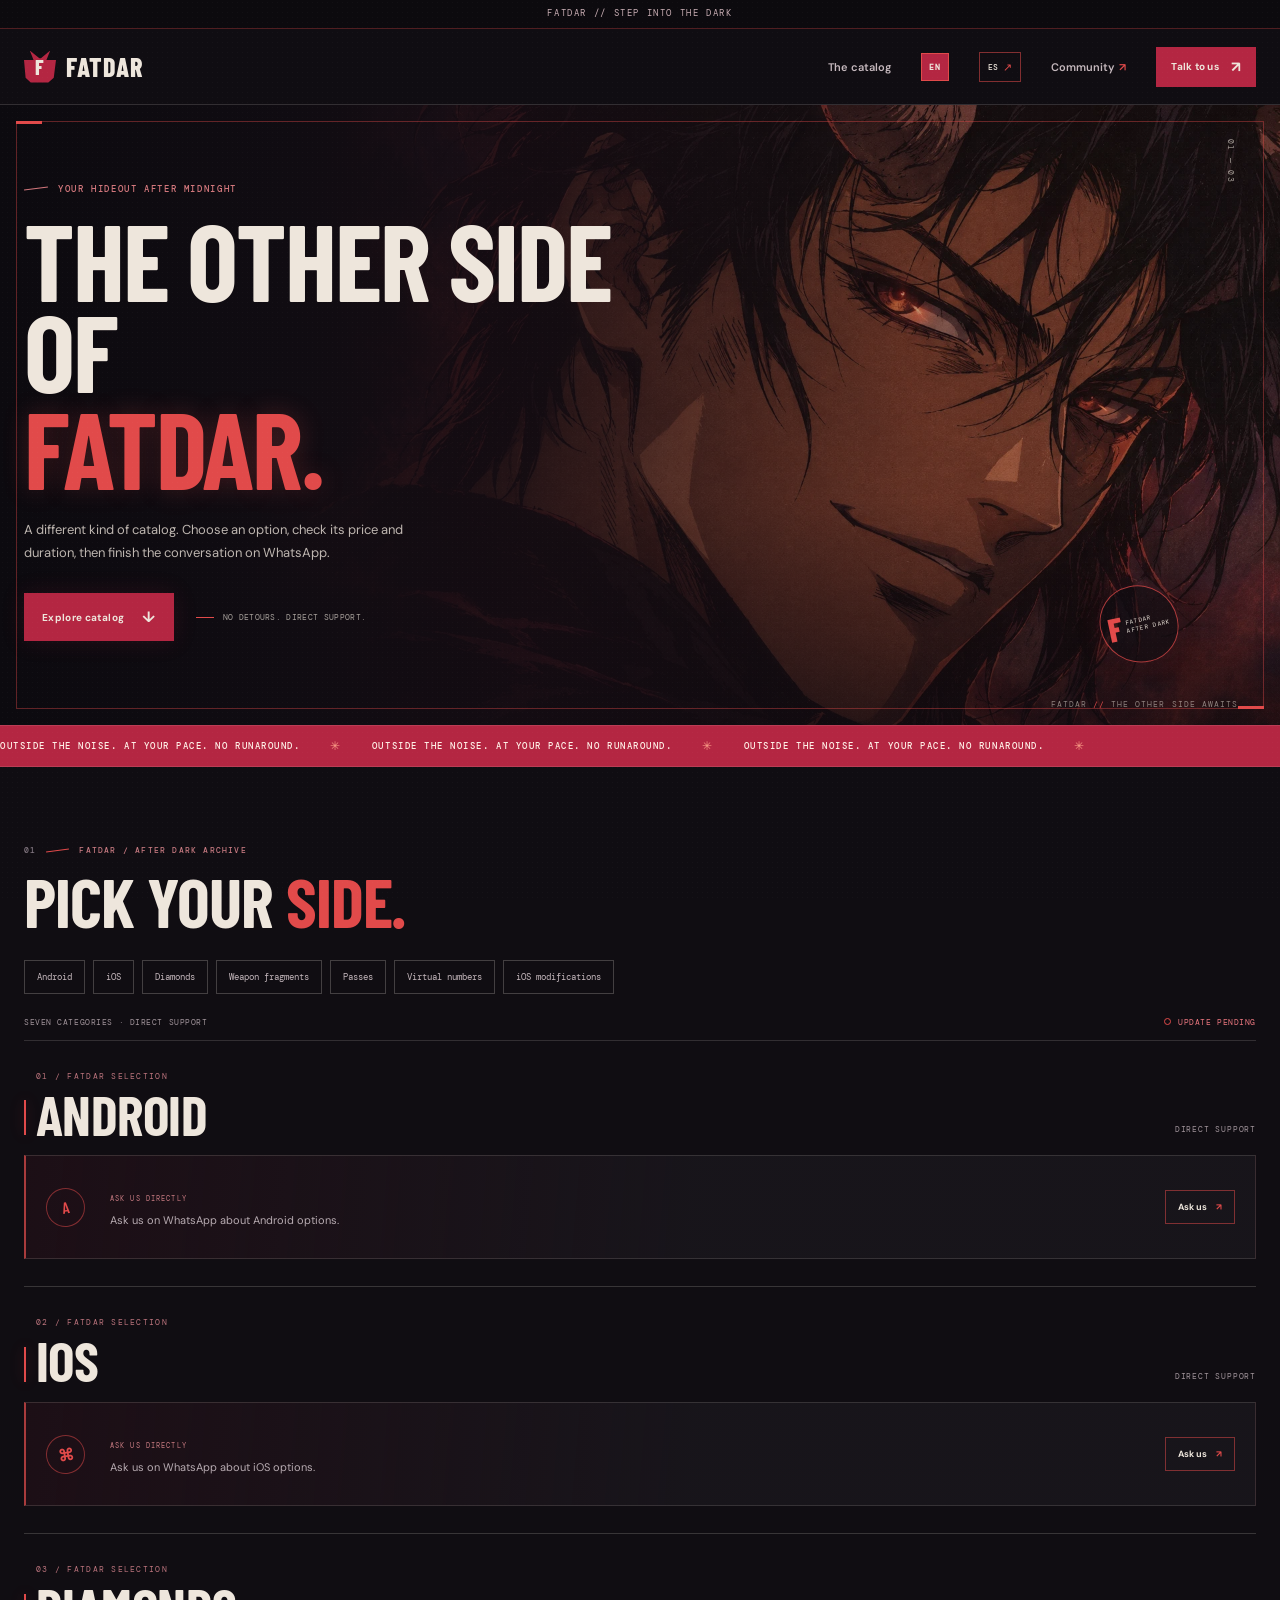
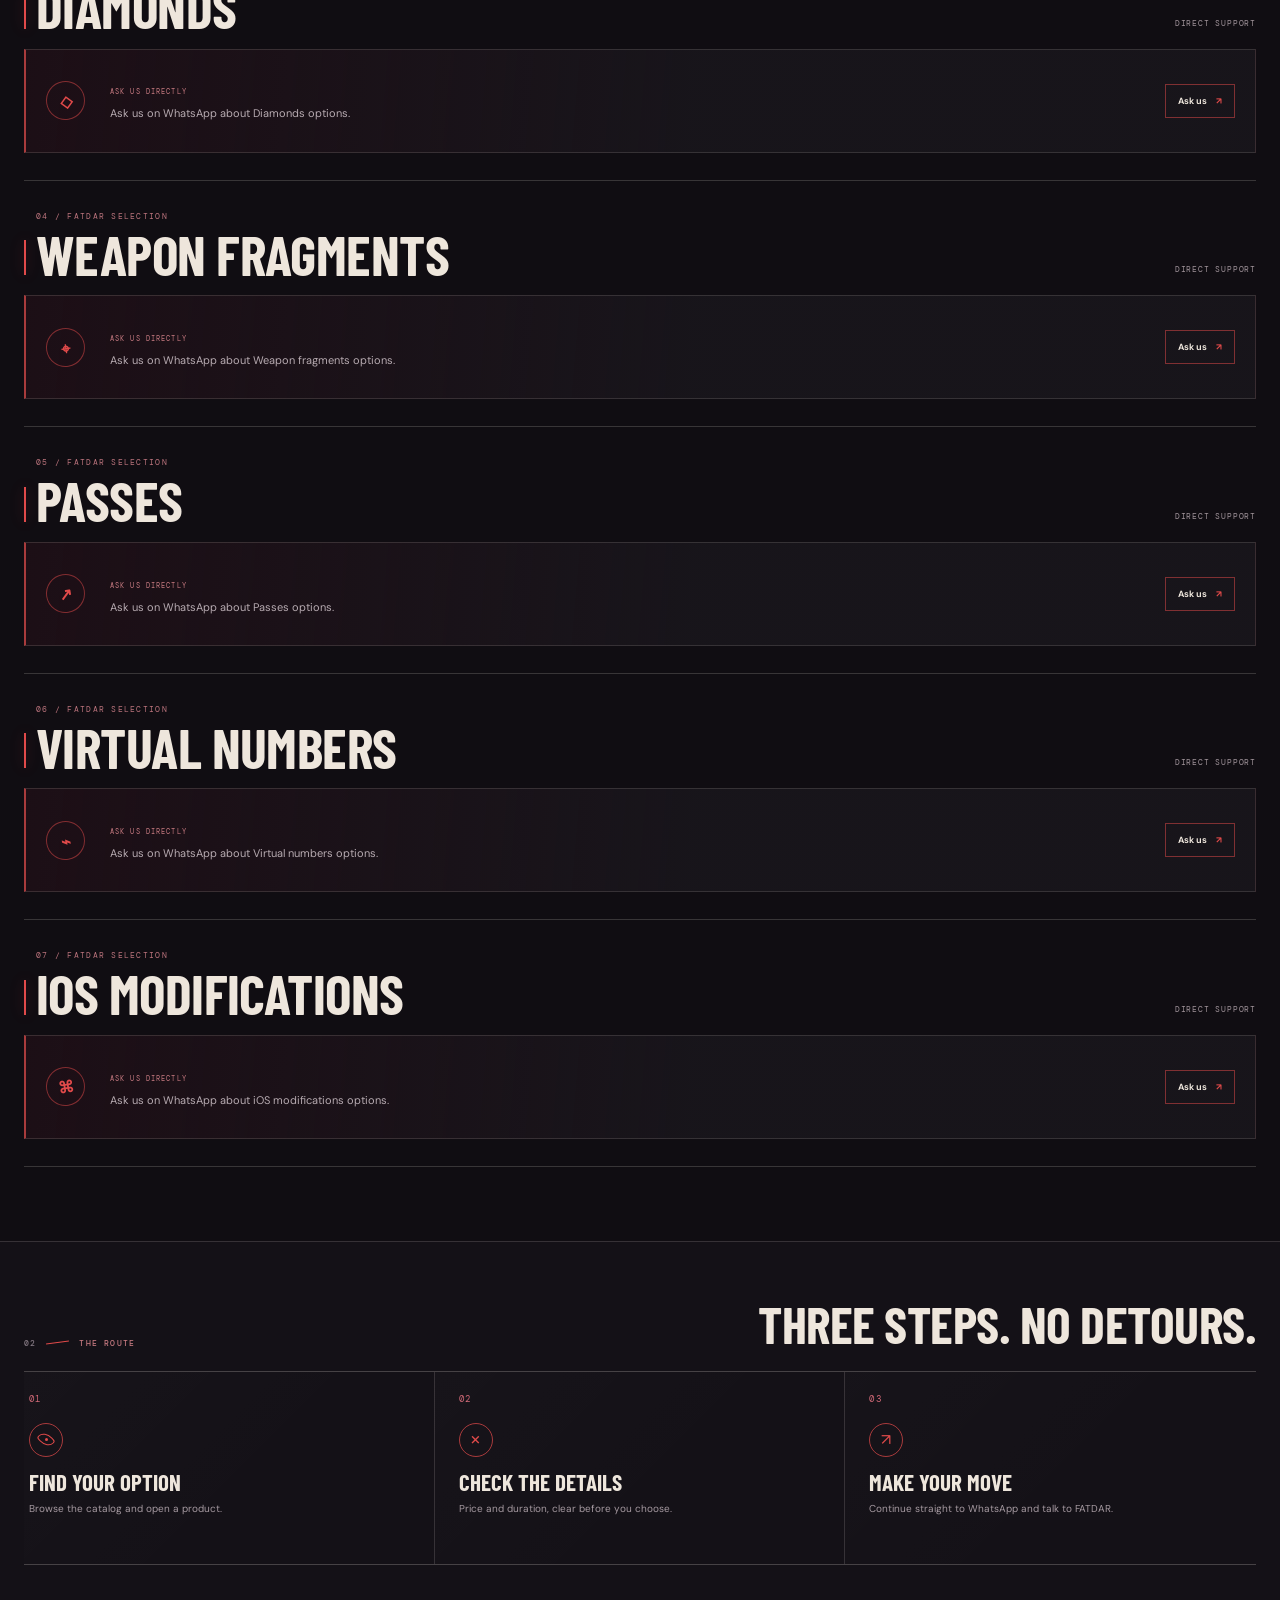
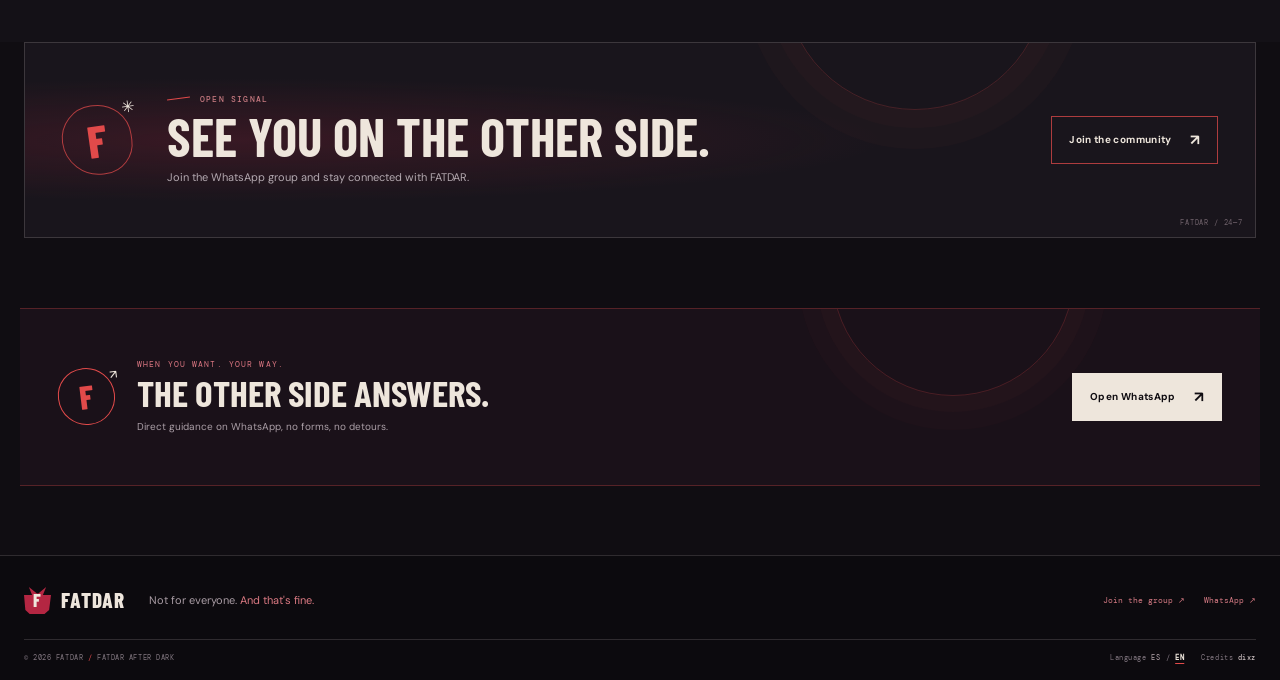
==== en/index.html @ ff232dec "Add FATDAR bilingual storefront and catalog" ====
<!doctype html>
<html lang="en">
<head>
  <meta charset="utf-8">
  <meta name="viewport" content="width=device-width, initial-scale=1">
  <meta name="theme-color" content="#100d12">
  <meta name="description" content="Browse FATDAR's Android, iOS, virtual number and gaming categories. Ask on WhatsApp about current options.">
  <meta name="keywords" content="FATDAR, gaming, Android, iOS, virtual numbers, iOS modifications, diamonds, weapon fragments, passes">
  <title>FATDAR | Gaming, virtual numbers &amp; iOS</title>
  <meta property="og:type" content="website">
  <meta property="og:site_name" content="FATDAR">
  <meta property="og:locale" content="en_US">
  <meta property="og:locale:alternate" content="es_CO">
  <meta property="og:title" content="FATDAR | Gaming, virtual numbers &amp; iOS">
  <meta property="og:description" content="Browse FATDAR's Android, iOS, virtual number and gaming categories. Ask on WhatsApp about current options.">
  <meta property="og:image" content="https://files.manuscdn.com/user_upload_by_module/session_file/310519663962261967/GxPwGYNqiMjjYVlN.jpg">
  <meta property="og:image:secure_url" content="https://files.manuscdn.com/user_upload_by_module/session_file/310519663962261967/GxPwGYNqiMjjYVlN.jpg">
  <meta property="og:image:type" content="image/jpeg">
  <meta property="og:image:width" content="1200">
  <meta property="og:image:height" content="675">
  <meta property="og:image:alt" content="Original FATDAR After Dark artwork">
  <meta name="twitter:card" content="summary_large_image">
  <meta name="twitter:title" content="FATDAR | Gaming, virtual numbers &amp; iOS">
  <meta name="twitter:description" content="Browse FATDAR's Android, iOS, virtual number and gaming categories. Ask on WhatsApp about current options.">
  <meta name="twitter:image" content="https://files.manuscdn.com/user_upload_by_module/session_file/310519663962261967/GxPwGYNqiMjjYVlN.jpg">
  <meta name="twitter:image:alt" content="Original FATDAR After Dark artwork">
  <link rel="icon" href="/fatdar-mark.svg" type="image/svg+xml">
  <link rel="preload" as="image" href="/fatdar-hero.webp" fetchpriority="high">
  <link rel="preconnect" href="https://docs.google.com">
  <link rel="preconnect" href="https://fonts.googleapis.com">
  <link rel="preconnect" href="https://fonts.gstatic.com" crossorigin>
  <link rel="preconnect" href="https://files.manuscdn.com">
  <link href="https://fonts.googleapis.com/css2?family=Barlow+Condensed:wght@500;600;700;800&family=DM+Mono:wght@400;500&family=DM+Sans:wght@400;500;600;700&display=swap" rel="stylesheet">
  <link rel="stylesheet" href="/styles.css">
  <script type="application/ld+json">
  {
    "@context": "https://schema.org",
    "@type": "Organization",
    "name": "FATDAR",
    "description": "Digital catalog for gaming, virtual number and iOS modification categories, with WhatsApp support.",
    "contactPoint": {
      "@type": "ContactPoint",
      "telephone": "+573104597592",
      "contactType": "customer support",
      "areaServed": "CO",
      "availableLanguage": ["Spanish", "English"]
    },
    "sameAs": ["https://chat.whatsapp.com/LvckI7GxibX4huZOlDlSZ7?mode=gi_"]
  }
  </script>
  <script src="/i18n.js" defer></script>
  <script src="/app.js" defer></script>
</head>
<body>
  <div class="announcement" id="announcement" data-sheet-key="announcement">FATDAR // STEP INTO THE DARK</div>
  <header class="site-header">
    <a class="wordmark" href="#inicio" aria-label="FATDAR, home" data-i18n-aria="home_link"><span class="wordmark-mark" aria-hidden="true">F</span><span id="brand-name" data-sheet-key="brand">FATDAR</span></a>
    <nav class="header-nav" aria-label="Main navigation" data-i18n-aria="main_navigation">
      <a class="nav-link" href="#catalogo"><span data-sheet-key="nav_catalog">The catalog</span></a>
      <span class="language-current" aria-current="page" lang="en" aria-label="Current language: English">EN</span>
      <a class="language-switch" href="/" hreflang="es" lang="es" aria-label="Switch to Spanish" data-i18n-aria="language_to_es"><span>ES</span><span aria-hidden="true">↗</span></a>
      <a class="nav-link" id="group-nav" href="https://chat.whatsapp.com/LvckI7GxibX4huZOlDlSZ7?mode=gi_" target="_blank" rel="noopener noreferrer"><span data-sheet-key="nav_community">Community</span><span class="nav-external" aria-hidden="true">↗</span></a>
      <a class="header-contact" id="whatsapp-nav" href="https://wa.me/573104597592" target="_blank" rel="noopener noreferrer"><span data-sheet-key="nav_whatsapp_label">Talk to us</span><span aria-hidden="true">↗</span></a>
    </nav>
  </header>

  <main id="inicio">
    <section class="hero" aria-labelledby="hero-title">
      <div class="hero-visual" aria-hidden="true"><img class="hero-image" src="/fatdar-hero.webp" alt="" fetchpriority="high" decoding="async"><div class="hero-shade"></div><div class="hero-frame"></div><div class="hero-seal"><span>F</span><small>FATDAR<br>AFTER DARK</small></div></div>
      <div class="hero-copy"><p class="eyebrow"><span class="eyebrow-stroke"></span><span id="hero-eyebrow" data-sheet-key="eyebrow">YOUR HIDEOUT AFTER MIDNIGHT</span></p><h1 id="hero-title">The other side of <em>FATDAR.</em></h1><p class="hero-description" id="hero-text" data-sheet-key="hero_text">A different kind of catalog. Choose an option, check its price and duration, then finish the conversation on WhatsApp.</p><div class="hero-actions"><a class="button button-primary" href="#catalogo"><span data-sheet-key="hero_cta">Explore catalog</span><span class="button-arrow" aria-hidden="true">↓</span></a><span class="hero-note"><span class="note-dash" aria-hidden="true"></span><span data-sheet-key="hero_note">NO DETOURS. DIRECT SUPPORT.</span></span></div></div>
      <p class="hero-caption" aria-hidden="true">FATDAR <span>//</span> The other side awaits</p><span class="hero-index" aria-hidden="true">01 — 03</span>
    </section>

    <section class="signal-strip" aria-label="FATDAR message"><p class="sr-only" data-sheet-key="marquee_text">OUTSIDE THE NOISE. AT YOUR PACE. NO RUNAROUND.</p><div class="marquee-track" aria-hidden="true"><span data-sheet-key="marquee_text">OUTSIDE THE NOISE. AT YOUR PACE. NO RUNAROUND.</span><i class="marquee-mark">✳</i><span data-sheet-key="marquee_text">OUTSIDE THE NOISE. AT YOUR PACE. NO RUNAROUND.</span><i class="marquee-mark">✳</i><span data-sheet-key="marquee_text">OUTSIDE THE NOISE. AT YOUR PACE. NO RUNAROUND.</span><i class="marquee-mark">✳</i></div></section>

    <section class="catalog-section" id="catalogo" aria-labelledby="catalog-title">
      <div class="section-heading"><div><p class="section-overline"><span class="section-number">01</span><span class="section-rule" aria-hidden="true"></span><span data-sheet-key="catalog_eyebrow">FATDAR / AFTER DARK ARCHIVE</span></p><h2 id="catalog-title"><span data-sheet-key="catalog_title">Pick your</span> <em class="heading-accent" data-sheet-key="catalog_highlight">side.</em></h2></div>
        <div class="catalog-tools" id="catalog-tools" hidden><label class="search-box"><span class="search-icon" aria-hidden="true">⌕</span><span class="sr-only" data-i18n="search_products">Search products</span><input id="search-input" type="search" placeholder="Search FATDAR" data-sheet-key="search_placeholder" autocomplete="off"></label><button class="refresh-button" id="refresh-button" type="button" title="Refresh catalog" aria-label="Refresh catalog" data-i18n-title="refresh_catalog" data-i18n-aria="refresh_catalog">↻</button></div>
      </div>
      <nav class="category-row" id="category-row" aria-label="Catalog sections" data-i18n-aria="category_navigation"><a class="category-chip" href="#category-android">Android</a><a class="category-chip" href="#category-ios">iOS</a><a class="category-chip" href="#category-diamantes">Diamonds</a><a class="category-chip" href="#category-fragmentos-armas">Weapon fragments</a><a class="category-chip" href="#category-pases">Passes</a><a class="category-chip" href="#category-numeros-virtuales">Virtual numbers</a><a class="category-chip" href="#category-modificaciones-ios">iOS modifications</a></nav>
      <div class="catalog-meta" id="catalog-meta" aria-live="polite"><span id="product-count">Seven categories · direct support</span><span class="sync-state" id="sync-state" aria-live="polite"><span class="sync-spinner"></span> Syncing</span></div>
      <div class="category-sections" id="category-sections" aria-live="polite">
        <section class="category-block" id="category-android" aria-labelledby="category-heading-android"><header class="category-block-heading"><p class="category-block-eyebrow">01 / FATDAR SELECTION</p><h3 id="category-heading-android">Android</h3><span class="category-block-count">Direct support</span></header><div class="product-grid category-grid" aria-label="Android products"><div class="category-empty"><span class="category-empty-symbol" aria-hidden="true">A</span><div class="category-empty-copy"><span class="category-empty-kicker">ASK US DIRECTLY</span><p>Ask us on WhatsApp about Android options.</p></div><a class="category-empty-link" href="https://wa.me/573104597592">Ask us <span aria-hidden="true">↗</span></a></div></div></section>
        <section class="category-block" id="category-ios" aria-labelledby="category-heading-ios"><header class="category-block-heading"><p class="category-block-eyebrow">02 / FATDAR SELECTION</p><h3 id="category-heading-ios">iOS</h3><span class="category-block-count">Direct support</span></header><div class="product-grid category-grid" aria-label="iOS products"><div class="category-empty"><span class="category-empty-symbol" aria-hidden="true">⌘</span><div class="category-empty-copy"><span class="category-empty-kicker">ASK US DIRECTLY</span><p>Ask us on WhatsApp about iOS options.</p></div><a class="category-empty-link" href="https://wa.me/573104597592">Ask us <span aria-hidden="true">↗</span></a></div></div></section>
        <section class="category-block" id="category-diamantes" aria-labelledby="category-heading-diamantes"><header class="category-block-heading"><p class="category-block-eyebrow">03 / FATDAR SELECTION</p><h3 id="category-heading-diamantes">Diamonds</h3><span class="category-block-count">Direct support</span></header><div class="product-grid category-grid" aria-label="Diamond products"><div class="category-empty"><span class="category-empty-symbol" aria-hidden="true">◇</span><div class="category-empty-copy"><span class="category-empty-kicker">ASK US DIRECTLY</span><p>Ask us on WhatsApp about diamond options.</p></div><a class="category-empty-link" href="https://wa.me/573104597592">Ask us <span aria-hidden="true">↗</span></a></div></div></section>
        <section class="category-block" id="category-fragmentos-armas" aria-labelledby="category-heading-fragmentos-armas"><header class="category-block-heading"><p class="category-block-eyebrow">04 / FATDAR SELECTION</p><h3 id="category-heading-fragmentos-armas">Weapon fragments</h3><span class="category-block-count">Direct support</span></header><div class="product-grid category-grid" aria-label="Weapon fragment products"><div class="category-empty"><span class="category-empty-symbol" aria-hidden="true">⌖</span><div class="category-empty-copy"><span class="category-empty-kicker">ASK US DIRECTLY</span><p>Ask us on WhatsApp about weapon fragment options.</p></div><a class="category-empty-link" href="https://wa.me/573104597592">Ask us <span aria-hidden="true">↗</span></a></div></div></section>
        <section class="category-block" id="category-pases" aria-labelledby="category-heading-pases"><header class="category-block-heading"><p class="category-block-eyebrow">05 / FATDAR SELECTION</p><h3 id="category-heading-pases">Passes</h3><span class="category-block-count">Direct support</span></header><div class="product-grid category-grid" aria-label="Pass products"><div class="category-empty"><span class="category-empty-symbol" aria-hidden="true">↗</span><div class="category-empty-copy"><span class="category-empty-kicker">ASK US DIRECTLY</span><p>Ask us on WhatsApp about pass options.</p></div><a class="category-empty-link" href="https://wa.me/573104597592">Ask us <span aria-hidden="true">↗</span></a></div></div></section>
        <section class="category-block" id="category-numeros-virtuales" aria-labelledby="category-heading-numeros-virtuales"><header class="category-block-heading"><p class="category-block-eyebrow">06 / FATDAR SELECTION</p><h3 id="category-heading-numeros-virtuales">Virtual numbers</h3><span class="category-block-count">Direct support</span></header><div class="product-grid category-grid" aria-label="Virtual number products"><div class="category-empty"><span class="category-empty-symbol" aria-hidden="true">⌁</span><div class="category-empty-copy"><span class="category-empty-kicker">ASK US DIRECTLY</span><p>Ask us on WhatsApp about virtual number options.</p></div><a class="category-empty-link" href="https://wa.me/573104597592">Ask us <span aria-hidden="true">↗</span></a></div></div></section>
        <section class="category-block" id="category-modificaciones-ios" aria-labelledby="category-heading-modificaciones-ios"><header class="category-block-heading"><p class="category-block-eyebrow">07 / FATDAR SELECTION</p><h3 id="category-heading-modificaciones-ios">iOS modifications</h3><span class="category-block-count">Direct support</span></header><div class="product-grid category-grid" aria-label="iOS modification products"><div class="category-empty"><span class="category-empty-symbol" aria-hidden="true">⌘</span><div class="category-empty-copy"><span class="category-empty-kicker">ASK US DIRECTLY</span><p>Ask us on WhatsApp about iOS modification options.</p></div><a class="category-empty-link" href="https://wa.me/573104597592">Ask us <span aria-hidden="true">↗</span></a></div></div></section>
      </div>
    </section>

    <section class="steps-section" id="como-funciona" aria-labelledby="steps-title"><div class="steps-heading"><p class="section-overline"><span class="section-number">02</span><span class="section-rule" aria-hidden="true"></span><span data-sheet-key="steps_eyebrow">THE ROUTE</span></p><h2 id="steps-title" data-sheet-key="steps_title">Three steps. No detours.</h2></div><div class="steps-grid"><article class="step-card"><span class="step-number">01</span><span class="step-symbol step-symbol-eye" aria-hidden="true"></span><h3 data-sheet-key="step_1_title">Find your option</h3><p data-sheet-key="step_1_text">Browse the catalog and open a product.</p></article><article class="step-card"><span class="step-number">02</span><span class="step-symbol step-symbol-mark" aria-hidden="true">×</span><h3 data-sheet-key="step_2_title">Check the details</h3><p data-sheet-key="step_2_text">Price and duration, clear before you choose.</p></article><article class="step-card step-card-last"><span class="step-number">03</span><span class="step-symbol step-symbol-arrow" aria-hidden="true">↗</span><h3 data-sheet-key="step_3_title">Make your move</h3><p data-sheet-key="step_3_text">Continue straight to WhatsApp and talk to FATDAR.</p></article></div></section>

    <section class="community-section" id="comunidad" aria-labelledby="community-title"><div class="community-panel"><div class="community-stamp" aria-hidden="true"><span>F</span><i>✳</i></div><div class="community-copy"><p class="section-overline"><span class="section-rule" aria-hidden="true"></span><span data-sheet-key="community_eyebrow">OPEN SIGNAL</span></p><h2 id="community-title" data-sheet-key="community_title">See you on the other side.</h2><p data-sheet-key="community_text">Join the WhatsApp group and stay connected with FATDAR.</p></div><a class="button button-outline" id="community-link" href="https://chat.whatsapp.com/LvckI7GxibX4huZOlDlSZ7?mode=gi_" target="_blank" rel="noopener noreferrer"><span data-sheet-key="community_cta">Join the community</span><span class="button-arrow" aria-hidden="true">↗</span></a><span class="community-index" aria-hidden="true">FATDAR / 24—7</span></div></section>

    <section class="closing-banner" aria-label="FATDAR support on WhatsApp" data-i18n-aria="whatsapp_support"><div class="closing-symbol" aria-hidden="true">F<span>↗</span></div><div class="closing-copy"><p class="closing-overline" data-sheet-key="closing_eyebrow">WHEN YOU WANT. YOUR WAY.</p><h2 data-sheet-key="closing_title">The other side answers.</h2><p data-sheet-key="closing_text">Direct guidance on WhatsApp, no forms, no detours.</p></div><a class="button button-light" id="closing-whatsapp" href="https://wa.me/573104597592" target="_blank" rel="noopener noreferrer"><span data-sheet-key="closing_cta">Open WhatsApp</span><span class="button-arrow" aria-hidden="true">↗</span></a></section>
  </main>

  <footer class="site-footer"><div class="footer-main"><a class="wordmark footer-wordmark" href="#inicio" aria-label="FATDAR, back to top" data-i18n-aria="home_link"><span class="wordmark-mark" aria-hidden="true">F</span><span id="footer-brand" data-sheet-key="brand">FATDAR</span></a><p class="footer-message"><span data-sheet-key="footer_message">Not for everyone.</span> <em data-sheet-key="footer_highlight">And that's fine.</em></p><div class="footer-links"><a id="footer-group" href="https://chat.whatsapp.com/LvckI7GxibX4huZOlDlSZ7?mode=gi_" target="_blank" rel="noopener noreferrer"><span data-sheet-key="footer_group_label">Join the group</span><span aria-hidden="true">↗</span></a><a id="footer-whatsapp" href="https://wa.me/573104597592" target="_blank" rel="noopener noreferrer"><span data-sheet-key="footer_whatsapp_label">WhatsApp</span><span aria-hidden="true">↗</span></a></div></div>
    <div class="footer-bottom"><span>© <span id="current-year"></span> <span id="footer-brand-bottom" data-sheet-key="brand">FATDAR</span> <span class="footer-divider">/</span> <span data-sheet-key="footer_tagline">FATDAR AFTER DARK</span></span><span class="footer-meta"><span class="footer-language"><span data-i18n="language_label">Language</span> <a href="/" hreflang="es" lang="es" aria-label="View in Spanish">ES</a> / <a href="/en/" hreflang="en" lang="en" aria-label="View in English" aria-current="page">EN</a></span><span class="credits"><span data-i18n="credits_label">Credits</span> <strong id="credits" data-sheet-key="credits">dixz</strong></span></span></div>
  </footer>

  <dialog class="product-dialog" id="product-dialog" aria-labelledby="dialog-name"><button class="dialog-close" id="dialog-close" type="button" aria-label="Close product details" data-i18n-aria="close_detail">×</button><div class="dialog-layout"><div class="dialog-photo" id="dialog-photo"></div><div class="dialog-content"><p class="eyebrow"><span class="eyebrow-stroke"></span><span id="dialog-category">PRODUCT DETAILS</span></p><h2 id="dialog-name">Product</h2><p class="dialog-description" id="dialog-description"></p><div class="option-heading"><span data-sheet-key="detail_option_heading">PRICE / DURATION</span><span data-sheet-key="detail_option_hint">YOUR OPTION. YOUR CALL →</span></div><div class="option-list" id="option-list"></div><p class="dialog-footnote"><span class="footnote-dot" aria-hidden="true"></span><span data-sheet-key="detail_note">Choose an option and continue on WhatsApp.</span></p></div></div></dialog>
</body>
</html>
---- styles.css ----
:root {
  --void: #100d12;
  --surface: #18151b;
  --surface-2: #201b23;
  --surface-3: #28212a;
  --bone: #eee6dc;
  --bone-soft: #c9bdbe;
  --muted: #958890;
  --line: rgba(230, 215, 217, .16);
  --crimson: #b42642;
  --ember: #e14a4a;
  --wine: #64182c;
  --smoke: #827482;
  --display: 'Barlow Condensed', Impact, sans-serif;
  --sans: 'DM Sans', Arial, sans-serif;
  --mono: 'DM Mono', monospace;
  --wrap: 1240px;
}

* { box-sizing: border-box; }
[hidden] { display: none !important; }
html { scroll-behavior: smooth; scroll-padding-top: 90px; }
body { margin: 0; background: var(--void); color: var(--bone); font-family: var(--sans); -webkit-font-smoothing: antialiased; }
body::after { content: ''; position: fixed; inset: 0; z-index: 20; pointer-events: none; opacity: .12; mix-blend-mode: screen; background-image: radial-gradient(rgba(229, 207, 213, .22) .45px, transparent .65px); background-size: 5px 5px; }
a { color: inherit; text-decoration: none; }
button, input { font: inherit; }
button { color: inherit; }
::selection { color: var(--bone); background: var(--crimson); }
.sr-only { position: absolute; width: 1px; height: 1px; padding: 0; margin: -1px; overflow: hidden; clip: rect(0, 0, 0, 0); white-space: nowrap; border: 0; }

.announcement { min-height: 29px; padding: 7px 16px; border-bottom: 1px solid rgba(225, 74, 74, .32); background: #0c0a0e; color: #c9aeb4; text-align: center; font: 400 9px var(--mono); letter-spacing: .18em; }
.site-header { height: 76px; max-width: 1440px; margin: auto; padding: 0 max(24px, calc((100vw - var(--wrap)) / 2)); display: flex; align-items: center; justify-content: space-between; border-bottom: 1px solid var(--line); background: var(--void); }
.wordmark { display: inline-flex; align-items: center; gap: 10px; font: 800 26px/.9 var(--display); letter-spacing: .04em; }
.wordmark-mark { width: 32px; height: 32px; display: grid; place-items: center; position: relative; background: var(--crimson); color: var(--bone); font: 800 20px/.8 var(--display); clip-path: polygon(0 30%, 30% 30%, 18% 0, 48% 24%, 53% 24%, 82% 0, 70% 30%, 100% 30%, 93% 85%, 76% 100%, 21% 100%, 5% 85%); }
.header-nav { display: flex; align-items: center; gap: 30px; }
.nav-link { color: #c5b8bd; font-size: 11px; font-weight: 600; transition: color .18s; }
.nav-link:hover, .footer-links a:hover, .text-link:hover { color: var(--ember); }
.nav-external { margin-left: 4px; color: var(--ember); }
.header-contact { min-height: 40px; padding: 0 14px; display: inline-flex; align-items: center; gap: 12px; border: 1px solid var(--crimson); background: var(--crimson); color: var(--bone); font-size: 10px; font-weight: 700; letter-spacing: .025em; transition: background .18s, box-shadow .18s; }
.header-contact:hover { background: #d0334c; box-shadow: 0 0 22px rgba(180, 38, 66, .22); }
.header-contact span:last-child { font-size: 15px; }

main { overflow: hidden; }
.hero { min-height: 620px; max-width: 1440px; margin: 0 auto; padding: 70px max(24px, calc((100vw - var(--wrap)) / 2)) 76px; display: flex; align-items: center; position: relative; isolation: isolate; overflow: hidden; background: #0d0a10; color: var(--bone); }
.hero-visual { position: absolute; z-index: -2; inset: 0; overflow: hidden; background: radial-gradient(ellipse at 79% 49%, #3a1527, #100d12 68%); }
.hero-image { width: 100%; height: 100%; display: block; object-fit: cover; object-position: center 43%; }
.hero-shade { position: absolute; inset: 0; background: linear-gradient(90deg, rgba(12, 10, 15, .99) 0%, rgba(16, 12, 18, .96) 23%, rgba(20, 12, 19, .82) 41%, rgba(23, 10, 18, .25) 72%, rgba(23, 10, 18, .05) 100%), linear-gradient(0deg, rgba(12, 9, 14, .68), transparent 36%); }
.hero-frame { position: absolute; inset: 16px; border: 1px solid rgba(225, 74, 74, .4); pointer-events: none; }
.hero-frame::before, .hero-frame::after { content: ''; width: 26px; height: 3px; position: absolute; background: var(--ember); }
.hero-frame::before { left: -1px; top: -1px; }
.hero-frame::after { right: -1px; bottom: -1px; }
.hero-copy { width: min(56%, 650px); position: relative; z-index: 1; }
.eyebrow { margin: 0 0 19px; display: flex; align-items: center; gap: 10px; color: #d4787d; font: 500 9px var(--mono); letter-spacing: .18em; }
.eyebrow-stroke { width: 24px; height: 1px; display: inline-block; background: currentColor; transform: rotate(-7deg); }
.hero h1 { max-width: 640px; margin: 0; font: 700 clamp(62px, 8.6vw, 108px)/.84 var(--display); letter-spacing: -.02em; text-transform: uppercase; }
.hero h1 em { display: block; margin-top: 7px; color: var(--ember); font-style: normal; text-shadow: 0 0 26px rgba(225, 74, 74, .24); }
.hero-description { max-width: 425px; margin: 25px 0 0; color: rgba(238, 230, 220, .78); font-size: 13px; line-height: 1.78; }
.hero-actions { display: flex; align-items: center; gap: 22px; margin-top: 29px; }
.button { min-height: 48px; padding: 0 17px; display: inline-flex; align-items: center; justify-content: center; gap: 18px; border: 1px solid transparent; font-size: 10px; font-weight: 700; letter-spacing: .035em; transition: transform .2s ease, background .2s ease, color .2s ease, border-color .2s ease, box-shadow .2s ease; }
.button:hover { transform: translateY(-2px); }
.button-primary { background: var(--crimson); color: var(--bone); box-shadow: 0 0 25px rgba(180, 38, 66, .14); }
.button-primary:hover { background: #d0334c; box-shadow: 0 0 26px rgba(225, 74, 74, .22); }
.button-arrow { font-size: 15px; }
.hero-note { display: inline-flex; align-items: center; gap: 9px; color: rgba(238, 230, 220, .68); font: 400 8px var(--mono); letter-spacing: .04em; }
.note-dash { width: 18px; height: 1px; background: var(--ember); }
.hero-seal { position: absolute; right: 8%; bottom: 10%; width: 78px; height: 78px; display: flex; align-items: center; justify-content: center; gap: 4px; border: 1px solid rgba(225, 74, 74, .75); border-radius: 47% 53% 46% 54%; color: var(--bone); transform: rotate(-12deg); background: rgba(16, 13, 18, .52); box-shadow: 0 0 28px rgba(180, 38, 66, .12); }
.hero-seal>span { font: 800 33px/.8 var(--display); color: var(--ember); }
.hero-seal small { font: 400 6px/1.4 var(--mono); letter-spacing: .07em; }
.hero-caption { position: absolute; right: max(42px, calc((100vw - var(--wrap)) / 2)); bottom: 16px; margin: 0; color: rgba(238, 230, 220, .52); font: 400 8px var(--mono); letter-spacing: .13em; text-transform: uppercase; }
.hero-caption span { color: var(--ember); }
.hero-index { position: absolute; top: 34px; right: max(44px, calc((100vw - var(--wrap)) / 2)); color: rgba(238, 230, 220, .65); font: 400 8px var(--mono); letter-spacing: .16em; writing-mode: vertical-rl; }

.signal-strip { height: 42px; overflow: hidden; display: flex; align-items: center; border-top: 1px solid rgba(238, 230, 220, .12); border-bottom: 1px solid rgba(238, 230, 220, .12); background: var(--crimson); color: #fff0e7; }
.marquee-track { min-width: max-content; display: flex; align-items: center; gap: 30px; animation: drift 32s linear infinite; font: 500 9px var(--mono); letter-spacing: .17em; }
.marquee-mark { color: #f99b85; font-style: normal; font-size: 12px; }
@keyframes drift { to { transform: translateX(-33.333%); } }

.catalog-section { max-width: 1320px; margin: 0 auto; padding: 78px max(24px, calc((100vw - var(--wrap)) / 2)) 75px; }
.section-heading { display: flex; align-items: flex-end; justify-content: space-between; gap: 28px; }
.section-overline { margin: 0 0 14px; display: flex; align-items: center; gap: 10px; color: #c77a81; font: 500 8px var(--mono); letter-spacing: .15em; }
.section-number { color: #847882; }
.section-rule { width: 23px; height: 1px; background: var(--ember); transform: rotate(-7deg); }
.section-heading h2 { margin: 0; font: 700 clamp(43px, 5.4vw, 70px)/.94 var(--display); letter-spacing: -.015em; text-transform: uppercase; }
.heading-accent { color: var(--ember); font-style: normal; }
.catalog-tools { display: flex; align-items: center; gap: 10px; }
.search-box { width: 220px; height: 42px; display: flex; align-items: center; gap: 9px; border-bottom: 1px solid rgba(238, 230, 220, .35); color: #dc7078; }
.search-icon { font-size: 22px; line-height: 1; }
.search-box input { width: 100%; min-width: 0; border: 0; outline: 0; background: transparent; color: var(--bone); font-size: 11px; }
.search-box input::placeholder { color: #948890; }
.refresh-button { width: 38px; height: 38px; border: 1px solid var(--line); border-radius: 50%; background: transparent; color: var(--ember); font-size: 21px; cursor: pointer; transition: transform .4s, background .2s; }
.refresh-button:hover { transform: rotate(90deg); background: var(--surface-2); }
.category-row { display: flex; flex-wrap: wrap; gap: 8px; margin: 27px 0 12px; }
.category-chip { padding: 8px 12px; border: 1px solid rgba(238, 230, 220, .23); border-radius: 0; background: transparent; color: #c5b8bd; font: 400 9px var(--mono); cursor: pointer; transition: all .2s; }
.category-chip:hover, .category-chip.active { border-color: var(--crimson); background: var(--crimson); color: var(--bone); }
.catalog-meta { min-height: 35px; display: flex; align-items: center; justify-content: space-between; border-bottom: 1px solid var(--line); color: #a1949b; font: 400 8px var(--mono); letter-spacing: .07em; text-transform: uppercase; }
.sync-state { display: flex; align-items: center; gap: 7px; }
.sync-spinner { width: 7px; height: 7px; display: inline-block; border: 1px solid var(--ember); border-radius: 50%; }
.sync-state.ready .sync-spinner { background: var(--ember); }
.sync-state.error { color: #ec777f; }
.product-grid { display: grid; grid-template-columns: repeat(3, minmax(0, 1fr)); gap: 17px; padding-top: 22px; }
.product-card { min-width: 0; overflow: hidden; border: 1px solid rgba(238, 230, 220, .14); background: var(--surface); transition: border-color .2s, transform .25s, box-shadow .25s; }
.product-card:hover { border-color: rgba(225, 74, 74, .72); transform: translateY(-3px); box-shadow: 0 14px 38px rgba(0, 0, 0, .24); }
.product-photo-button { width: 100%; aspect-ratio: 1.17/1; display: block; position: relative; overflow: hidden; padding: 0; border: 0; background: #21171f; cursor: pointer; text-align: left; }
.product-photo-button::after { content: attr(data-cta); position: absolute; right: 12px; bottom: 12px; padding: 8px 10px; background: var(--crimson); color: var(--bone); font: 500 8px var(--mono); letter-spacing: .08em; opacity: 0; transform: translateY(4px); transition: all .2s; }
.product-photo-button:hover::after, .product-photo-button:focus-visible::after { opacity: 1; transform: translateY(0); }
.product-image { width: 100%; height: 100%; display: block; object-fit: cover; filter: saturate(.8); transition: transform .6s cubic-bezier(.2,.7,.2,1), filter .3s; }
.product-card:hover .product-image { transform: scale(1.035); filter: saturate(1); }
.photo-placeholder { position: absolute; inset: 0; display: flex; align-items: center; justify-content: center; overflow: hidden; background: radial-gradient(circle at 70% 28%, rgba(180, 38, 66, .3), transparent 35%), linear-gradient(140deg, #22161e, #19161d 54%, #31222d); }
.photo-placeholder::before, .photo-placeholder::after { content: ''; position: absolute; width: 66%; aspect-ratio: 1; border: 1px solid rgba(225, 74, 74, .36); border-radius: 50%; transform: rotate(-16deg) scaleY(.7); }
.photo-placeholder::after { width: 51%; border-color: rgba(238, 230, 220, .17); transform: rotate(23deg) scaleY(.76); }
.placeholder-mark { position: relative; z-index: 1; color: #d34c5c; font: 800 clamp(70px, 10vw, 120px)/.8 var(--display); letter-spacing: -.06em; text-shadow: 0 0 25px rgba(180, 38, 66, .3); }
.placeholder-caption { position: absolute; top: 13px; left: 14px; z-index: 1; color: rgba(238, 230, 220, .7); font: 400 8px var(--mono); letter-spacing: .12em; }
.product-badge { position: absolute; top: 12px; right: 12px; padding: 7px 9px; background: var(--crimson); color: var(--bone); font: 500 8px var(--mono); letter-spacing: .08em; text-transform: uppercase; }
.product-info { padding: 17px 17px 15px; }
.product-category { margin: 0 0 7px; color: #db7180; font: 500 8px var(--mono); letter-spacing: .14em; text-transform: uppercase; }
.product-title { margin: 0; font: 700 25px/1 var(--display); letter-spacing: .005em; text-transform: uppercase; }
.product-subtitle { min-height: 38px; margin: 9px 0 14px; color: #b4a9b0; font-size: 11px; line-height: 1.6; }
.product-card-footer { display: flex; justify-content: space-between; align-items: center; gap: 10px; padding-top: 12px; border-top: 1px solid var(--line); }
.product-price-hint { color: #c3b6bc; font: 400 9px var(--mono); }
.product-open-link { padding: 7px 0; border: 0; background: transparent; color: #f0787c; font-size: 10px; font-weight: 700; cursor: pointer; white-space: nowrap; }
.product-open-link:hover { color: var(--bone); }

.catalog-empty { min-height: 264px; margin-top: 28px; padding: 32px clamp(23px, 6vw, 74px); display: grid; grid-template-columns: minmax(180px, .7fr) 1.3fr; align-items: center; gap: clamp(22px, 5vw, 60px); position: relative; overflow: hidden; border: 1px solid rgba(225, 74, 74, .42); background: radial-gradient(ellipse at 17% 55%, rgba(100, 24, 44, .27), transparent 40%), var(--surface); }
.catalog-empty::before { content: ''; width: 3px; position: absolute; inset: 0 auto 0 0; background: var(--ember); box-shadow: 0 0 18px rgba(225, 74, 74, .28); }
.empty-illustration { min-height: 190px; display: grid; place-items: center; position: relative; }
.empty-sun { width: 140px; height: 140px; position: absolute; border: 1px solid rgba(225, 74, 74, .62); border-radius: 46% 54% 48% 52%; transform: rotate(-17deg); box-shadow: 0 0 40px rgba(180, 38, 66, .12); }
.empty-sun::after { content: ''; position: absolute; inset: 8px; border: 1px dashed rgba(238, 230, 220, .25); border-radius: 51% 49% 43% 57%; transform: rotate(26deg); }
.empty-letter { position: relative; z-index: 1; color: var(--ember); font: 800 104px/.8 var(--display); transform: rotate(-5deg); text-shadow: 0 0 30px rgba(225, 74, 74, .27); }
.empty-scribble { position: absolute; top: 16px; right: 20%; color: #d66b77; font-size: 24px; transform: rotate(12deg); }
.empty-copy { position: relative; z-index: 1; }
.empty-copy .section-overline { margin-bottom: 11px; }
.empty-copy h3 { max-width: 560px; margin: 0; font: 700 clamp(35px, 5vw, 55px)/.96 var(--display); letter-spacing: -.01em; text-transform: uppercase; }
.empty-copy>p:not(.section-overline) { max-width: 490px; margin: 12px 0 21px; color: #b8aab0; font-size: 12px; line-height: 1.7; }
.empty-actions { display: flex; align-items: center; gap: 22px; flex-wrap: wrap; }
.empty-coordinates { position: absolute; right: 15px; bottom: 13px; color: #81747d; font: 400 7px var(--mono); letter-spacing: .12em; }
.text-link { color: #d1c5cb; font-size: 10px; font-weight: 700; transition: color .18s; }
.text-link span:last-child { margin-left: 5px; color: var(--ember); }

.steps-section { padding: 57px max(24px, calc((100vw - var(--wrap)) / 2)) 77px; border-top: 1px solid var(--line); background: #141117; }
.steps-heading { display: flex; align-items: flex-end; justify-content: space-between; gap: 24px; margin-bottom: 23px; }
.steps-heading .section-overline { margin-bottom: 0; }
.steps-heading h2 { margin: 0; color: var(--bone); font: 700 clamp(33px, 4.2vw, 52px)/.95 var(--display); letter-spacing: -.01em; text-align: right; text-transform: uppercase; }
.steps-grid { display: grid; grid-template-columns: repeat(3, 1fr); border-top: 1px solid rgba(238, 230, 220, .23); border-bottom: 1px solid rgba(238, 230, 220, .23); }
.step-card { min-height: 192px; padding: 21px 24px 25px; display: flex; flex-direction: column; align-items: flex-start; position: relative; border-right: 1px solid var(--line); background: linear-gradient(135deg, rgba(255,255,255,.012), transparent 62%); }
.step-card:first-child { padding-left: 5px; }
.step-card:last-child { border-right: 0; }
.step-number { color: #d36a78; font: 400 9px var(--mono); letter-spacing: .15em; }
.step-symbol { width: 34px; height: 34px; margin: 18px 0 14px; display: grid; place-items: center; position: relative; border: 1px solid rgba(225, 74, 74, .72); border-radius: 50%; color: var(--ember); }
.step-symbol-eye::before { content: ''; width: 14px; height: 9px; border: 1px solid currentColor; border-radius: 70% 20% 70% 20%; transform: rotate(45deg); }
.step-symbol-eye::after { content: ''; width: 3px; height: 3px; position: absolute; background: currentColor; border-radius: 50%; }
.step-symbol-mark { font: 400 18px var(--mono); }
.step-symbol-arrow { font-size: 16px; }
.step-card h3 { margin: 0 0 7px; color: var(--bone); font: 700 23px/1 var(--display); text-transform: uppercase; }
.step-card p { max-width: 290px; margin: 0; color: #a69aa1; font-size: 10px; line-height: 1.65; }

.community-section { padding: 0 max(24px, calc((100vw - var(--wrap)) / 2)) 70px; }
.community-panel { min-height: 196px; padding: 32px 37px; display: grid; grid-template-columns: 78px 1fr auto; align-items: center; gap: 27px; position: relative; overflow: hidden; border: 1px solid rgba(238, 230, 220, .16); background: radial-gradient(ellipse at 17% 50%, rgba(180, 38, 66, .2), transparent 45%), #19151c; }
.community-panel::after { content: ''; width: 260px; height: 260px; position: absolute; top: -195px; right: 17%; border: 1px solid rgba(225, 74, 74, .22); border-radius: 50%; box-shadow: 0 0 0 18px rgba(225, 74, 74, .025), 0 0 0 39px rgba(225, 74, 74, .022); }
.community-stamp { width: 70px; height: 70px; display: grid; place-items: center; position: relative; border: 1px solid rgba(225, 74, 74, .75); border-radius: 49% 51% 45% 55%; color: var(--ember); transform: rotate(-8deg); }
.community-stamp span { font: 800 45px/.8 var(--display); }
.community-stamp i { position: absolute; top: -5px; right: -7px; color: var(--bone); font-size: 16px; font-style: normal; }
.community-copy { position: relative; z-index: 1; }
.community-copy .section-overline { margin-bottom: 8px; }
.community-copy h2 { margin: 0; color: var(--bone); font: 700 clamp(35px, 4.5vw, 53px)/.91 var(--display); text-transform: uppercase; }
.community-copy>p:last-child { margin: 9px 0 0; color: #b4a9b0; font-size: 11px; line-height: 1.6; }
.button-outline { position: relative; z-index: 1; border-color: rgba(225, 74, 74, .75); color: var(--bone); white-space: nowrap; }
.button-outline:hover { border-color: var(--ember); background: var(--crimson); }
.community-index { position: absolute; right: 12px; bottom: 10px; z-index: 1; color: #71636c; font: 400 7px var(--mono); letter-spacing: .12em; }

.closing-banner { max-width: var(--wrap); min-height: 178px; margin: 0 auto 69px; padding: 32px 38px; display: flex; align-items: center; gap: 22px; position: relative; overflow: hidden; border-top: 1px solid rgba(225, 74, 74, .3); border-bottom: 1px solid rgba(225, 74, 74, .3); background: #1a1119; color: var(--bone); }
.closing-banner::after { content: ''; width: 240px; height: 240px; position: absolute; right: 15%; top: -155px; border: 1px solid rgba(225, 74, 74, .24); border-radius: 50%; box-shadow: 0 0 0 16px rgba(225, 74, 74, .025), 0 0 0 34px rgba(225, 74, 74, .02); }
.closing-symbol { width: 57px; height: 57px; flex: 0 0 57px; display: grid; place-items: center; position: relative; border: 1px solid var(--ember); border-radius: 48% 52% 49% 51%; color: var(--ember); font: 800 33px/.8 var(--display); transform: rotate(-7deg); }
.closing-symbol span { position: absolute; right: -6px; top: 1px; color: var(--bone); font: 500 12px var(--sans); }
.closing-copy { position: relative; z-index: 1; }
.closing-overline { margin: 0 0 6px; color: #d97580; font: 400 8px var(--mono); letter-spacing: .14em; }
.closing-copy h2 { margin: 0; font: 700 37px/.95 var(--display); text-transform: uppercase; }
.closing-copy>p:last-child { margin: 8px 0 0; color: #ab9fa7; font-size: 10px; line-height: 1.6; }
.button-light { margin-left: auto; position: relative; z-index: 1; background: var(--bone); color: var(--void); white-space: nowrap; }
.button-light:hover { background: #f0b4b1; }
.site-footer { padding: 31px max(24px, calc((100vw - var(--wrap)) / 2)) 18px; border-top: 1px solid var(--line); background: #0c0a0e; }
.footer-main { display: grid; grid-template-columns: auto 1fr auto; align-items: center; gap: 24px; }
.footer-wordmark { font-size: 21px; }
.footer-wordmark .wordmark-mark { width: 27px; height: 27px; font-size: 18px; }
.footer-message { margin: 0; color: #a99ca4; font-size: 11px; }
.footer-message em { color: #dc7a83; font-style: normal; }
.footer-links { display: flex; gap: 19px; }
.footer-links a { display: inline-flex; align-items: center; gap: 5px; color: #d37982; font: 400 8px var(--mono); transition: color .18s; }
.footer-bottom { display: flex; justify-content: space-between; gap: 15px; margin-top: 25px; padding-top: 13px; border-top: 1px solid var(--line); color: #827780; font: 400 7px var(--mono); letter-spacing: .08em; }
.footer-divider { color: var(--ember); }
.credits strong { color: var(--bone-soft); font-weight: 500; }

.product-dialog { width: min(900px, calc(100vw - 24px)); max-width: none; max-height: min(690px, calc(100dvh - 24px)); padding: 0; overflow: visible; border: 1px solid rgba(225, 74, 74, .7); background: var(--surface); color: var(--bone); box-shadow: 0 24px 85px rgba(0, 0, 0, .62); }
.product-dialog::backdrop { background: rgba(9, 7, 11, .82); backdrop-filter: blur(5px); }
.dialog-close { width: 36px; height: 36px; position: absolute; z-index: 3; top: 10px; right: 10px; border: 1px solid rgba(238, 230, 220, .3); border-radius: 50%; background: #19151c; color: var(--bone); font-size: 23px; line-height: 1; cursor: pointer; }
.dialog-close:hover { border-color: var(--ember); color: var(--ember); }
.dialog-layout { min-height: 470px; display: grid; grid-template-columns: .9fr 1.1fr; }
.dialog-photo { min-height: 430px; position: relative; overflow: hidden; background: #20151e; }
.dialog-photo>img { width: 100%; height: 100%; position: absolute; inset: 0; object-fit: cover; }
.dialog-photo .photo-placeholder { position: absolute; }
.dialog-content { padding: 52px 38px 31px; overflow: auto; }
.dialog-content .eyebrow { color: #d77b84; }
.dialog-content h2 { margin: 0; font: 700 40px/.95 var(--display); text-transform: uppercase; }
.dialog-description { margin: 12px 0 28px; color: #b4a9b0; font-size: 11px; line-height: 1.75; }
.option-heading { display: flex; justify-content: space-between; gap: 12px; padding: 0 0 10px; border-bottom: 1px solid var(--line); color: #a1949b; font: 400 8px var(--mono); letter-spacing: .08em; }
.option-list { display: grid; gap: 8px; padding-top: 11px; }
.option-button { width: 100%; min-height: 61px; display: grid; grid-template-columns: 1fr auto 22px; align-items: center; gap: 12px; padding: 10px 12px; border: 1px solid rgba(238, 230, 220, .17); background: #211b24; text-align: left; cursor: pointer; transition: border-color .18s, background .18s, transform .18s; }
.option-button:hover, .option-button:focus-visible { border-color: var(--ember); background: #2b1b25; transform: translateX(2px); outline: none; }
.option-name { font-size: 11px; font-weight: 700; }
.option-duration { display: block; margin-top: 3px; color: #a1949b; font: 400 8px var(--mono); }
.option-price { color: #f0787c; font: 700 15px var(--sans); white-space: nowrap; }
.option-arrow { color: var(--ember); font-size: 17px; text-align: right; }
.no-options { margin: 0; padding: 16px 0; color: #b4a9b0; font-size: 11px; line-height: 1.65; }
.dialog-footnote { display: flex; align-items: center; gap: 8px; margin: 19px 0 0; color: #a1949b; font: 400 8px var(--mono); }
.footnote-dot { width: 7px; height: 7px; border-radius: 50%; background: var(--ember); box-shadow: 0 0 11px rgba(225, 74, 74, .5); }

@media (max-width: 900px) {
  .hero { min-height: 560px; }
  .hero-copy { width: min(65%, 620px); }
  .hero h1 { font-size: clamp(60px, 9vw, 91px); }
  .product-grid { grid-template-columns: repeat(2, minmax(0, 1fr)); }
  .closing-banner { margin-right: 24px; margin-left: 24px; }
}
@media (max-width: 650px) {
  .announcement { min-height: 26px; padding: 7px 10px; font-size: 7px; letter-spacing: .13em; }
  .site-header { height: 65px; padding: 0 17px; }
  .wordmark { gap: 8px; font-size: 22px; }
  .wordmark-mark { width: 28px; height: 30px; font-size: 17px; }
  .header-nav { gap: 13px; }
  .nav-link { font-size: 9px; }
  .header-nav .nav-link:nth-child(2) { display: none; }
  .header-contact { min-height: 36px; padding: 0 10px; gap: 7px; font-size: 9px; }
  .hero { min-height: 680px; padding: 0 20px 63px; align-items: flex-end; }
  .hero-visual { height: 100%; }
  .hero-image { object-position: 68% center; }
  .hero-shade { background: linear-gradient(0deg, rgba(12, 9, 14, .99) 0%, rgba(14, 9, 15, .92) 31%, rgba(16, 9, 16, .37) 74%, rgba(17, 9, 17, .12) 100%); }
  .hero-frame { inset: 10px; }
  .hero-copy { width: 100%; max-width: 520px; margin-bottom: 2px; }
  .eyebrow { margin-bottom: 13px; font-size: 7px; }
  .hero h1 { max-width: 500px; font-size: clamp(59px, 15vw, 82px); }
  .hero-description { max-width: 390px; margin-top: 16px; font-size: 11px; }
  .hero-actions { align-items: flex-start; flex-direction: column; gap: 13px; margin-top: 20px; }
  .button { min-height: 45px; padding: 0 15px; }
  .hero-note { font-size: 7px; }
  .hero-seal { width: 58px; height: 58px; right: 24px; top: 23px; bottom: auto; }
  .hero-seal>span { font-size: 25px; }
  .hero-seal small { font-size: 5px; }
  .hero-caption { right: 22px; bottom: 15px; font-size: 6px; }
  .hero-index { top: 27px; right: 18px; font-size: 7px; }
  .signal-strip { height: 37px; }
  .marquee-track { gap: 19px; font-size: 8px; }
  .catalog-section { padding: 51px 20px 56px; }
  .section-heading { align-items: flex-start; flex-direction: column; gap: 15px; }
  .section-overline { margin-bottom: 10px; font-size: 7px; }
  .section-heading h2 { font-size: clamp(43px, 12vw, 59px); }
  .catalog-tools { width: 100%; }
  .search-box { flex: 1; }
  .catalog-meta { font-size: 7px; }
  .product-grid { grid-template-columns: 1fr; gap: 13px; padding-top: 15px; }
  .product-photo-button { aspect-ratio: 1.15/1; }
  .product-info { padding: 14px; }
  .product-title { font-size: 25px; }
  .product-subtitle { min-height: 0; margin-bottom: 13px; }
  .catalog-empty { min-height: 0; margin-top: 20px; padding: 20px 20px 29px; grid-template-columns: 1fr; gap: 8px; }
  .empty-illustration { min-height: 120px; }
  .empty-sun { width: 102px; height: 102px; }
  .empty-letter { font-size: 78px; }
  .empty-scribble { top: 0; right: 29%; font-size: 20px; }
  .empty-copy .section-overline { margin-bottom: 10px; }
  .empty-copy h3 { font-size: 39px; }
  .empty-copy>p:not(.section-overline) { margin: 9px 0 18px; font-size: 11px; }
  .empty-actions { align-items: flex-start; gap: 14px; flex-direction: column; }
  .steps-section { padding: 46px 20px 57px; }
  .steps-heading { align-items: flex-start; flex-direction: column; gap: 12px; margin-bottom: 18px; }
  .steps-heading h2 { font-size: 40px; text-align: left; }
  .steps-grid { grid-template-columns: 1fr; }
  .step-card, .step-card:first-child { min-height: 0; padding: 16px 0 18px; display: grid; grid-template-columns: 30px 38px 1fr; align-items: center; column-gap: 11px; border-right: 0; border-bottom: 1px solid var(--line); }
  .step-card:last-child { border-bottom: 0; }
  .step-number { grid-row: span 2; align-self: start; padding-top: 9px; font-size: 8px; }
  .step-symbol { width: 31px; height: 31px; grid-row: span 2; margin: 0; }
  .step-card h3 { margin: 0 0 4px; font-size: 22px; }
  .step-card p { font-size: 9px; }
  .community-section { padding: 0 20px 48px; }
  .community-panel { min-height: 0; padding: 22px 18px 27px; grid-template-columns: 49px 1fr; gap: 14px; }
  .community-stamp { width: 45px; height: 45px; }
  .community-stamp span { font-size: 31px; }
  .community-stamp i { font-size: 12px; }
  .community-copy .section-overline { margin-bottom: 7px; }
  .community-copy h2 { font-size: 37px; }
  .community-copy>p:last-child { font-size: 10px; }
  .button-outline { width: 100%; grid-column: 1/-1; }
  .community-index { right: 9px; bottom: 7px; font-size: 6px; }
  .closing-banner { min-height: 0; margin: 0 20px 44px; padding: 22px 18px; display: grid; grid-template-columns: 43px 1fr; gap: 13px; }
  .closing-symbol { width: 42px; height: 42px; flex-basis: 42px; }
  .closing-copy h2 { font-size: 31px; }
  .closing-copy>p:last-child { font-size: 9px; }
  .button-light { grid-column: 1/-1; width: 100%; margin: 5px 0 0; }
  .closing-banner::after { right: -130px; top: -200px; }
  .site-footer { padding: 24px 20px 15px; }
  .footer-main { grid-template-columns: 1fr; gap: 14px; }
  .footer-message { font-size: 10px; }
  .footer-links { gap: 17px; }
  .footer-bottom { margin-top: 21px; font-size: 6px; }
  .product-dialog { width: calc(100vw - 16px); max-height: calc(100dvh - 16px); }
  .dialog-layout { grid-template-columns: 1fr; min-height: 0; }
  .dialog-photo { min-height: 0; aspect-ratio: 1.5/1; max-height: 220px; }
  .dialog-content { padding: 23px 18px 22px; }
  .dialog-content h2 { font-size: 34px; }
  .dialog-description { margin: 8px 0 18px; font-size: 10px; }
  .dialog-close { top: 7px; right: 7px; width: 33px; height: 33px; }
}
@media (prefers-reduced-motion: reduce) {
  html { scroll-behavior: auto; }
  *, *::before, *::after { animation-duration: .01ms !important; animation-iteration-count: 1 !important; transition-duration: .01ms !important; }
}


/* Catálogo dividido en secciones fijas y alimentado por la categoría de Sheets. */
.catalog-section { padding-bottom: 74px; }
.category-row { display: flex; flex-wrap: wrap; gap: 8px; margin: 26px 0 10px; }
.category-chip { flex: 0 0 auto; display: inline-flex; align-items: center; min-height: 34px; padding: 0 12px; border: 1px solid rgba(238, 230, 220, .23); background: transparent; color: #c5b8bd; font: 400 9px var(--mono); transition: border-color .18s, background .18s, color .18s; }
.category-chip:hover, .category-chip:focus-visible { border-color: var(--ember); background: rgba(180, 38, 66, .17); color: var(--bone); outline: none; }
.category-chip:focus-visible { box-shadow: 0 0 0 2px rgba(225, 74, 74, .22); }
.catalog-meta { min-height: 37px; }
.category-sections { display: flex; flex-direction: column; }
.category-block { padding: 30px 0 27px; border-bottom: 1px solid rgba(238, 230, 220, .18); scroll-margin-top: 92px; }
.category-block-heading { min-height: 68px; margin-bottom: 16px; display: grid; grid-template-columns: 1fr auto; align-items: end; column-gap: 18px; position: relative; }
.category-block-heading::before { content: ''; width: 2px; height: 35px; position: absolute; left: 0; bottom: 4px; background: var(--ember); box-shadow: 0 0 14px rgba(225, 74, 74, .3); }
.category-block-eyebrow { grid-column: 1/-1; margin: 0 0 7px 12px; color: #bc747d; font: 400 8px var(--mono); letter-spacing: .16em; text-transform: uppercase; }
.category-block-heading h3 { margin: 0 0 0 12px; color: var(--bone); font: 700 clamp(36px, 4.5vw, 56px)/.92 var(--display); letter-spacing: -.01em; text-transform: uppercase; }
.category-block-count { padding-bottom: 5px; color: #a1949b; font: 400 8px var(--mono); letter-spacing: .1em; text-align: right; text-transform: uppercase; white-space: nowrap; }
.category-grid { padding-top: 0; }
.category-empty { min-height: 104px; grid-column: 1/-1; padding: 17px 20px; display: grid; grid-template-columns: 48px 1fr auto; align-items: center; gap: 16px; border: 1px solid rgba(238, 230, 220, .14); border-left: 2px solid rgba(225, 74, 74, .72); background: linear-gradient(95deg, rgba(100, 24, 44, .15), rgba(24, 21, 27, .94) 54%); }
.category-empty-symbol { width: 39px; height: 39px; display: grid; place-items: center; border: 1px solid rgba(225, 74, 74, .52); border-radius: 50%; color: var(--ember); font: 600 16px var(--display); transform: rotate(-9deg); }
.category-empty-copy { min-width: 0; }
.category-empty-kicker { color: #c77a81; font: 400 7px var(--mono); letter-spacing: .16em; }
.category-empty-copy p { margin: 6px 0 0; color: #b7abb1; font-size: 11px; line-height: 1.55; }
.category-empty-link { display: inline-flex; align-items: center; gap: 9px; padding: 10px 12px; border: 1px solid rgba(225, 74, 74, .52); color: var(--bone); font-size: 9px; font-weight: 700; white-space: nowrap; transition: background .18s, border-color .18s; }
.category-empty-link:hover, .category-empty-link:focus-visible { border-color: var(--ember); background: var(--crimson); outline: none; }
.category-empty-link span { color: var(--ember); }
.category-empty-link:hover span, .category-empty-link:focus-visible span { color: var(--bone); }
.category-grid .product-card { animation: category-arrive .32s ease both; }
@keyframes category-arrive { from { opacity: .65; transform: translateY(5px); } to { opacity: 1; transform: translateY(0); } }
@media (max-width: 650px) {
  .category-row { margin: 20px -20px 8px; padding: 0 20px 4px; flex-wrap: nowrap; overflow-x: auto; overscroll-behavior-inline: contain; scrollbar-width: thin; }
  .category-chip { min-height: 36px; }
  .catalog-meta { min-height: 34px; }
  .category-block { padding: 25px 0 22px; scroll-margin-top: 74px; }
  .category-block-heading { min-height: 58px; margin-bottom: 12px; }
  .category-block-heading h3 { font-size: clamp(36px, 11vw, 49px); }
  .category-block-count { max-width: 90px; font-size: 7px; white-space: normal; }
  .category-empty { min-height: 0; padding: 14px 12px; grid-template-columns: 38px 1fr; gap: 10px; }
  .category-empty-symbol { width: 33px; height: 33px; font-size: 14px; }
  .category-empty-copy p { font-size: 10px; }
  .category-empty-link { grid-column: 2; justify-self: start; padding: 8px 10px; }
}


/* Selector ES/EN: el idioma actual queda marcado; el otro es el enlace de cambio. */
.language-current { min-width: 28px; min-height: 28px; padding: 0 5px; display: inline-flex; align-items: center; justify-content: center; border: 1px solid var(--ember); background: var(--crimson); color: var(--bone); font: 600 8px var(--mono); letter-spacing: .06em; cursor: default; }
.language-switch { min-width: 34px; min-height: 30px; padding: 0 8px; display: inline-flex; align-items: center; justify-content: center; gap: 4px; border: 1px solid rgba(225, 74, 74, .55); color: var(--bone); font: 500 8px var(--mono); letter-spacing: .06em; transition: background .18s, border-color .18s, color .18s; }
.language-switch span:last-child { color: var(--ember); font-size: 11px; }
.language-switch:hover, .language-switch:focus-visible { border-color: var(--ember); background: rgba(180, 38, 66, .2); color: #fff; outline: none; }
.language-switch:focus-visible { box-shadow: 0 0 0 2px rgba(225, 74, 74, .24); }
.footer-meta { display: inline-flex; align-items: center; gap: 17px; }
.footer-language { display: inline-flex; align-items: center; gap: 5px; }
.footer-language a { color: #b9aab0; transition: color .18s; }
.footer-language a[aria-current="page"] { color: var(--bone); font-weight: 700; text-decoration: underline; text-decoration-color: var(--ember); text-underline-offset: 3px; }
.footer-language a:hover, .footer-language a:focus-visible { color: var(--ember); }
.footer-language a:focus-visible { outline: 1px solid var(--ember); outline-offset: 2px; }
@media (max-width: 900px) { .header-nav { gap: 18px; } }
@media (max-width: 650px) {
  .header-nav { gap: 9px; }
  .header-nav #group-nav { display: none; }
  .header-nav > .nav-link:first-child { display: none; }
  .language-current { min-width: 25px; min-height: 26px; padding: 0 4px; font-size: 7px; }
  .language-switch { min-width: 31px; min-height: 29px; padding: 0 6px; font-size: 7px; }
  .footer-bottom { align-items: flex-start; flex-direction: column; }
  .footer-meta { width: 100%; justify-content: space-between; }
}
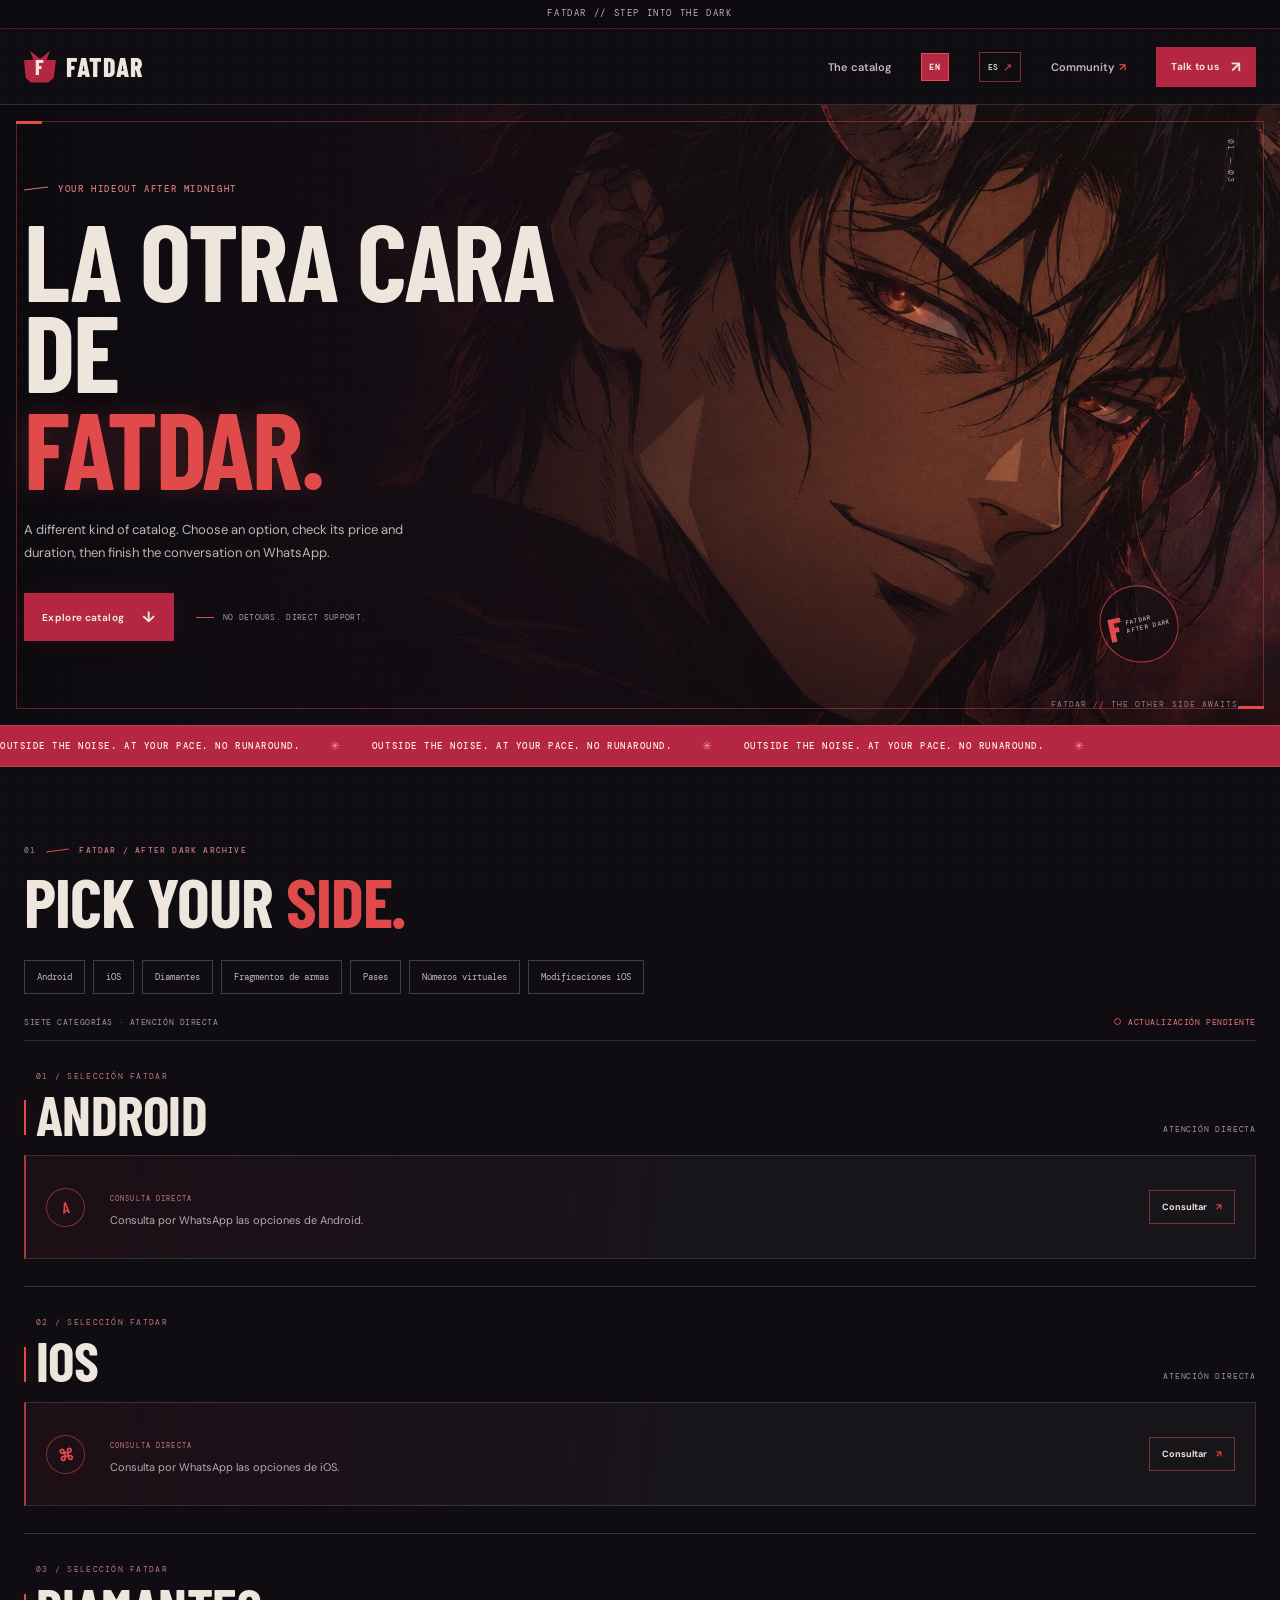
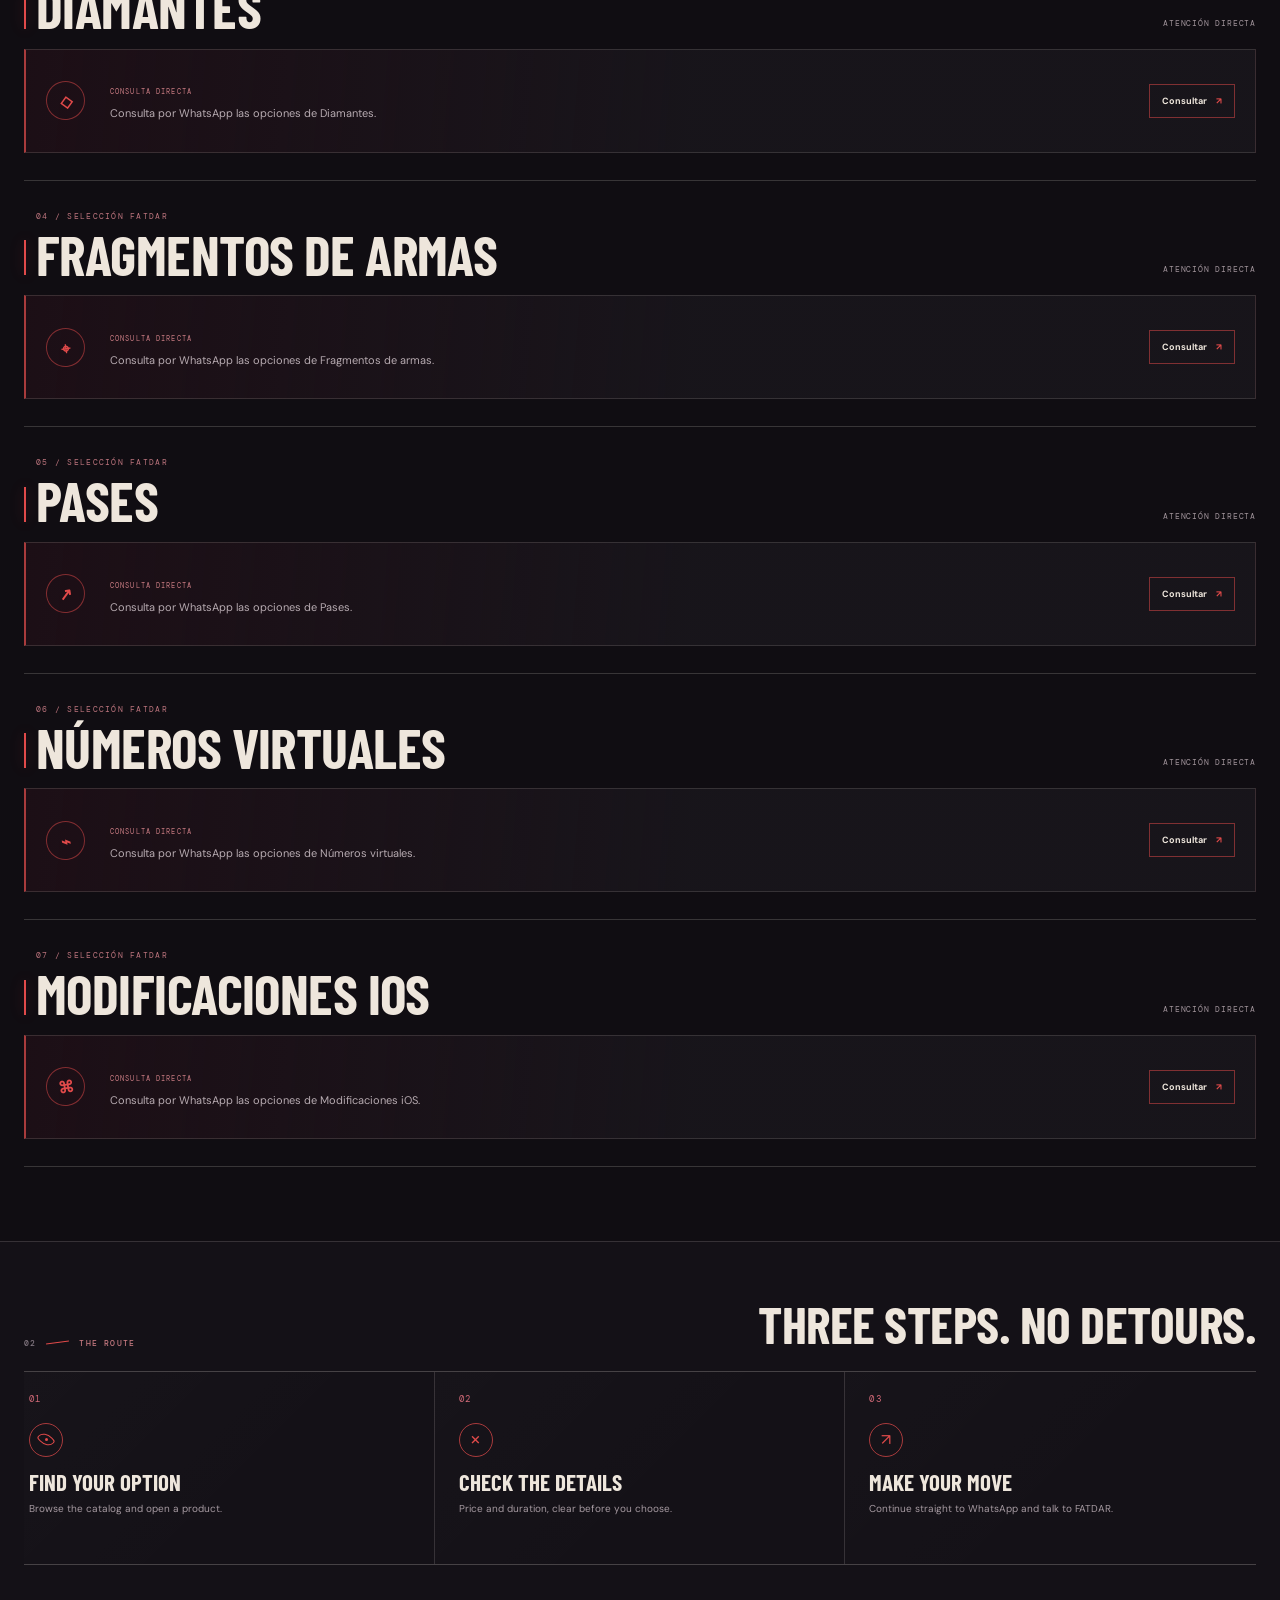
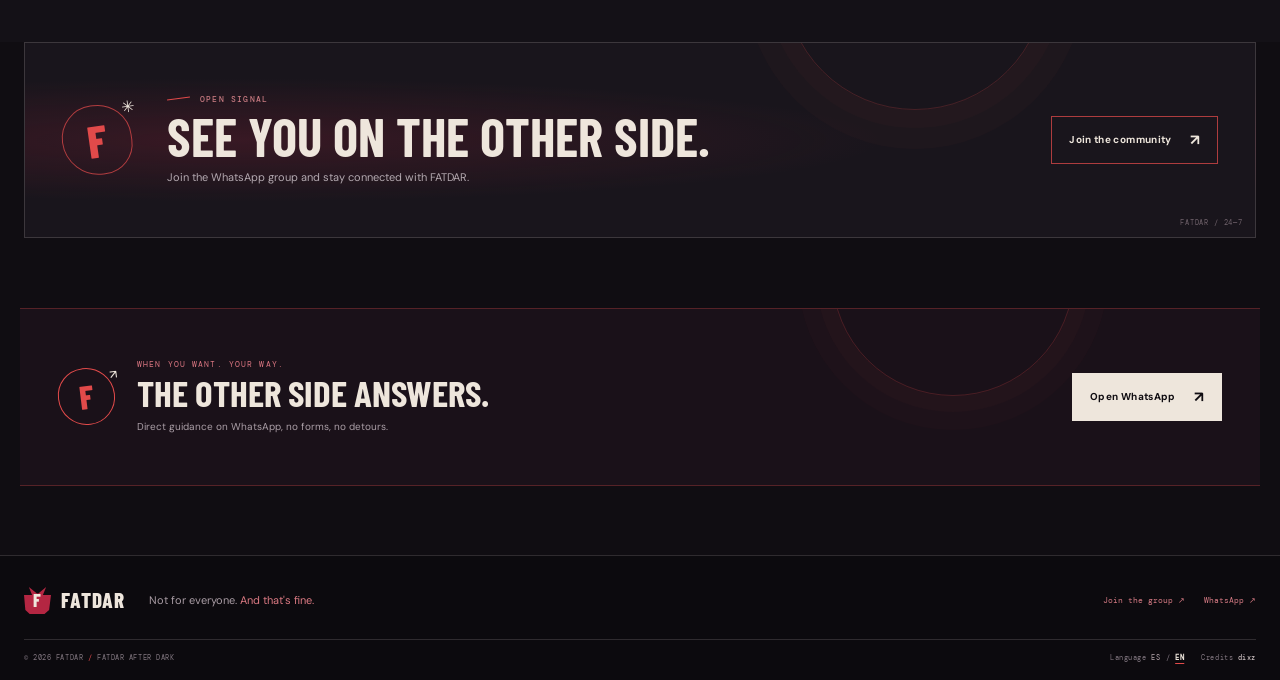
==== commit 5f6b3065: "Fix GitHub Pages relative asset paths" ====
--- a/en/index.html
+++ b/en/index.html
@@ -24,14 +24,14 @@
   <meta name="twitter:description" content="Browse FATDAR's Android, iOS, virtual number and gaming categories. Ask on WhatsApp about current options.">
   <meta name="twitter:image" content="https://files.manuscdn.com/user_upload_by_module/session_file/310519663962261967/GxPwGYNqiMjjYVlN.jpg">
   <meta name="twitter:image:alt" content="Original FATDAR After Dark artwork">
-  <link rel="icon" href="/fatdar-mark.svg" type="image/svg+xml">
-  <link rel="preload" as="image" href="/fatdar-hero.webp" fetchpriority="high">
+  <link rel="icon" href="../fatdar-mark.svg" type="image/svg+xml">
+  <link rel="preload" as="image" href="../fatdar-hero.webp" fetchpriority="high">
   <link rel="preconnect" href="https://docs.google.com">
   <link rel="preconnect" href="https://fonts.googleapis.com">
   <link rel="preconnect" href="https://fonts.gstatic.com" crossorigin>
   <link rel="preconnect" href="https://files.manuscdn.com">
   <link href="https://fonts.googleapis.com/css2?family=Barlow+Condensed:wght@500;600;700;800&family=DM+Mono:wght@400;500&family=DM+Sans:wght@400;500;600;700&display=swap" rel="stylesheet">
-  <link rel="stylesheet" href="/styles.css">
+  <link rel="stylesheet" href="../styles.css">
   <script type="application/ld+json">
   {
     "@context": "https://schema.org",
@@ -48,8 +48,8 @@
     "sameAs": ["https://chat.whatsapp.com/LvckI7GxibX4huZOlDlSZ7?mode=gi_"]
   }
   </script>
-  <script src="/i18n.js" defer></script>
-  <script src="/app.js" defer></script>
+  <script src="../i18n.js" defer></script>
+  <script src="../app.js" defer></script>
 </head>
 <body>
   <div class="announcement" id="announcement" data-sheet-key="announcement">FATDAR // STEP INTO THE DARK</div>
@@ -58,7 +58,7 @@
     <nav class="header-nav" aria-label="Main navigation" data-i18n-aria="main_navigation">
       <a class="nav-link" href="#catalogo"><span data-sheet-key="nav_catalog">The catalog</span></a>
       <span class="language-current" aria-current="page" lang="en" aria-label="Current language: English">EN</span>
-      <a class="language-switch" href="/" hreflang="es" lang="es" aria-label="Switch to Spanish" data-i18n-aria="language_to_es"><span>ES</span><span aria-hidden="true">↗</span></a>
+      <a class="language-switch" href="../" hreflang="es" lang="es" aria-label="Switch to Spanish" data-i18n-aria="language_to_es"><span>ES</span><span aria-hidden="true">↗</span></a>
       <a class="nav-link" id="group-nav" href="https://chat.whatsapp.com/LvckI7GxibX4huZOlDlSZ7?mode=gi_" target="_blank" rel="noopener noreferrer"><span data-sheet-key="nav_community">Community</span><span class="nav-external" aria-hidden="true">↗</span></a>
       <a class="header-contact" id="whatsapp-nav" href="https://wa.me/573104597592" target="_blank" rel="noopener noreferrer"><span data-sheet-key="nav_whatsapp_label">Talk to us</span><span aria-hidden="true">↗</span></a>
     </nav>
@@ -66,7 +66,7 @@
 
   <main id="inicio">
     <section class="hero" aria-labelledby="hero-title">
-      <div class="hero-visual" aria-hidden="true"><img class="hero-image" src="/fatdar-hero.webp" alt="" fetchpriority="high" decoding="async"><div class="hero-shade"></div><div class="hero-frame"></div><div class="hero-seal"><span>F</span><small>FATDAR<br>AFTER DARK</small></div></div>
+      <div class="hero-visual" aria-hidden="true"><img class="hero-image" src="../fatdar-hero.webp" alt="" fetchpriority="high" decoding="async"><div class="hero-shade"></div><div class="hero-frame"></div><div class="hero-seal"><span>F</span><small>FATDAR<br>AFTER DARK</small></div></div>
       <div class="hero-copy"><p class="eyebrow"><span class="eyebrow-stroke"></span><span id="hero-eyebrow" data-sheet-key="eyebrow">YOUR HIDEOUT AFTER MIDNIGHT</span></p><h1 id="hero-title">The other side of <em>FATDAR.</em></h1><p class="hero-description" id="hero-text" data-sheet-key="hero_text">A different kind of catalog. Choose an option, check its price and duration, then finish the conversation on WhatsApp.</p><div class="hero-actions"><a class="button button-primary" href="#catalogo"><span data-sheet-key="hero_cta">Explore catalog</span><span class="button-arrow" aria-hidden="true">↓</span></a><span class="hero-note"><span class="note-dash" aria-hidden="true"></span><span data-sheet-key="hero_note">NO DETOURS. DIRECT SUPPORT.</span></span></div></div>
       <p class="hero-caption" aria-hidden="true">FATDAR <span>//</span> The other side awaits</p><span class="hero-index" aria-hidden="true">01 — 03</span>
     </section>
@@ -98,7 +98,7 @@
   </main>
 
   <footer class="site-footer"><div class="footer-main"><a class="wordmark footer-wordmark" href="#inicio" aria-label="FATDAR, back to top" data-i18n-aria="home_link"><span class="wordmark-mark" aria-hidden="true">F</span><span id="footer-brand" data-sheet-key="brand">FATDAR</span></a><p class="footer-message"><span data-sheet-key="footer_message">Not for everyone.</span> <em data-sheet-key="footer_highlight">And that's fine.</em></p><div class="footer-links"><a id="footer-group" href="https://chat.whatsapp.com/LvckI7GxibX4huZOlDlSZ7?mode=gi_" target="_blank" rel="noopener noreferrer"><span data-sheet-key="footer_group_label">Join the group</span><span aria-hidden="true">↗</span></a><a id="footer-whatsapp" href="https://wa.me/573104597592" target="_blank" rel="noopener noreferrer"><span data-sheet-key="footer_whatsapp_label">WhatsApp</span><span aria-hidden="true">↗</span></a></div></div>
-    <div class="footer-bottom"><span>© <span id="current-year"></span> <span id="footer-brand-bottom" data-sheet-key="brand">FATDAR</span> <span class="footer-divider">/</span> <span data-sheet-key="footer_tagline">FATDAR AFTER DARK</span></span><span class="footer-meta"><span class="footer-language"><span data-i18n="language_label">Language</span> <a href="/" hreflang="es" lang="es" aria-label="View in Spanish">ES</a> / <a href="/en/" hreflang="en" lang="en" aria-label="View in English" aria-current="page">EN</a></span><span class="credits"><span data-i18n="credits_label">Credits</span> <strong id="credits" data-sheet-key="credits">dixz</strong></span></span></div>
+    <div class="footer-bottom"><span>© <span id="current-year"></span> <span id="footer-brand-bottom" data-sheet-key="brand">FATDAR</span> <span class="footer-divider">/</span> <span data-sheet-key="footer_tagline">FATDAR AFTER DARK</span></span><span class="footer-meta"><span class="footer-language"><span data-i18n="language_label">Language</span> <a href="../" hreflang="es" lang="es" aria-label="View in Spanish">ES</a> / <a href="./" hreflang="en" lang="en" aria-label="View in English" aria-current="page">EN</a></span><span class="credits"><span data-i18n="credits_label">Credits</span> <strong id="credits" data-sheet-key="credits">dixz</strong></span></span></div>
   </footer>
 
   <dialog class="product-dialog" id="product-dialog" aria-labelledby="dialog-name"><button class="dialog-close" id="dialog-close" type="button" aria-label="Close product details" data-i18n-aria="close_detail">×</button><div class="dialog-layout"><div class="dialog-photo" id="dialog-photo"></div><div class="dialog-content"><p class="eyebrow"><span class="eyebrow-stroke"></span><span id="dialog-category">PRODUCT DETAILS</span></p><h2 id="dialog-name">Product</h2><p class="dialog-description" id="dialog-description"></p><div class="option-heading"><span data-sheet-key="detail_option_heading">PRICE / DURATION</span><span data-sheet-key="detail_option_hint">YOUR OPTION. YOUR CALL →</span></div><div class="option-list" id="option-list"></div><p class="dialog-footnote"><span class="footnote-dot" aria-hidden="true"></span><span data-sheet-key="detail_note">Choose an option and continue on WhatsApp.</span></p></div></div></dialog>
